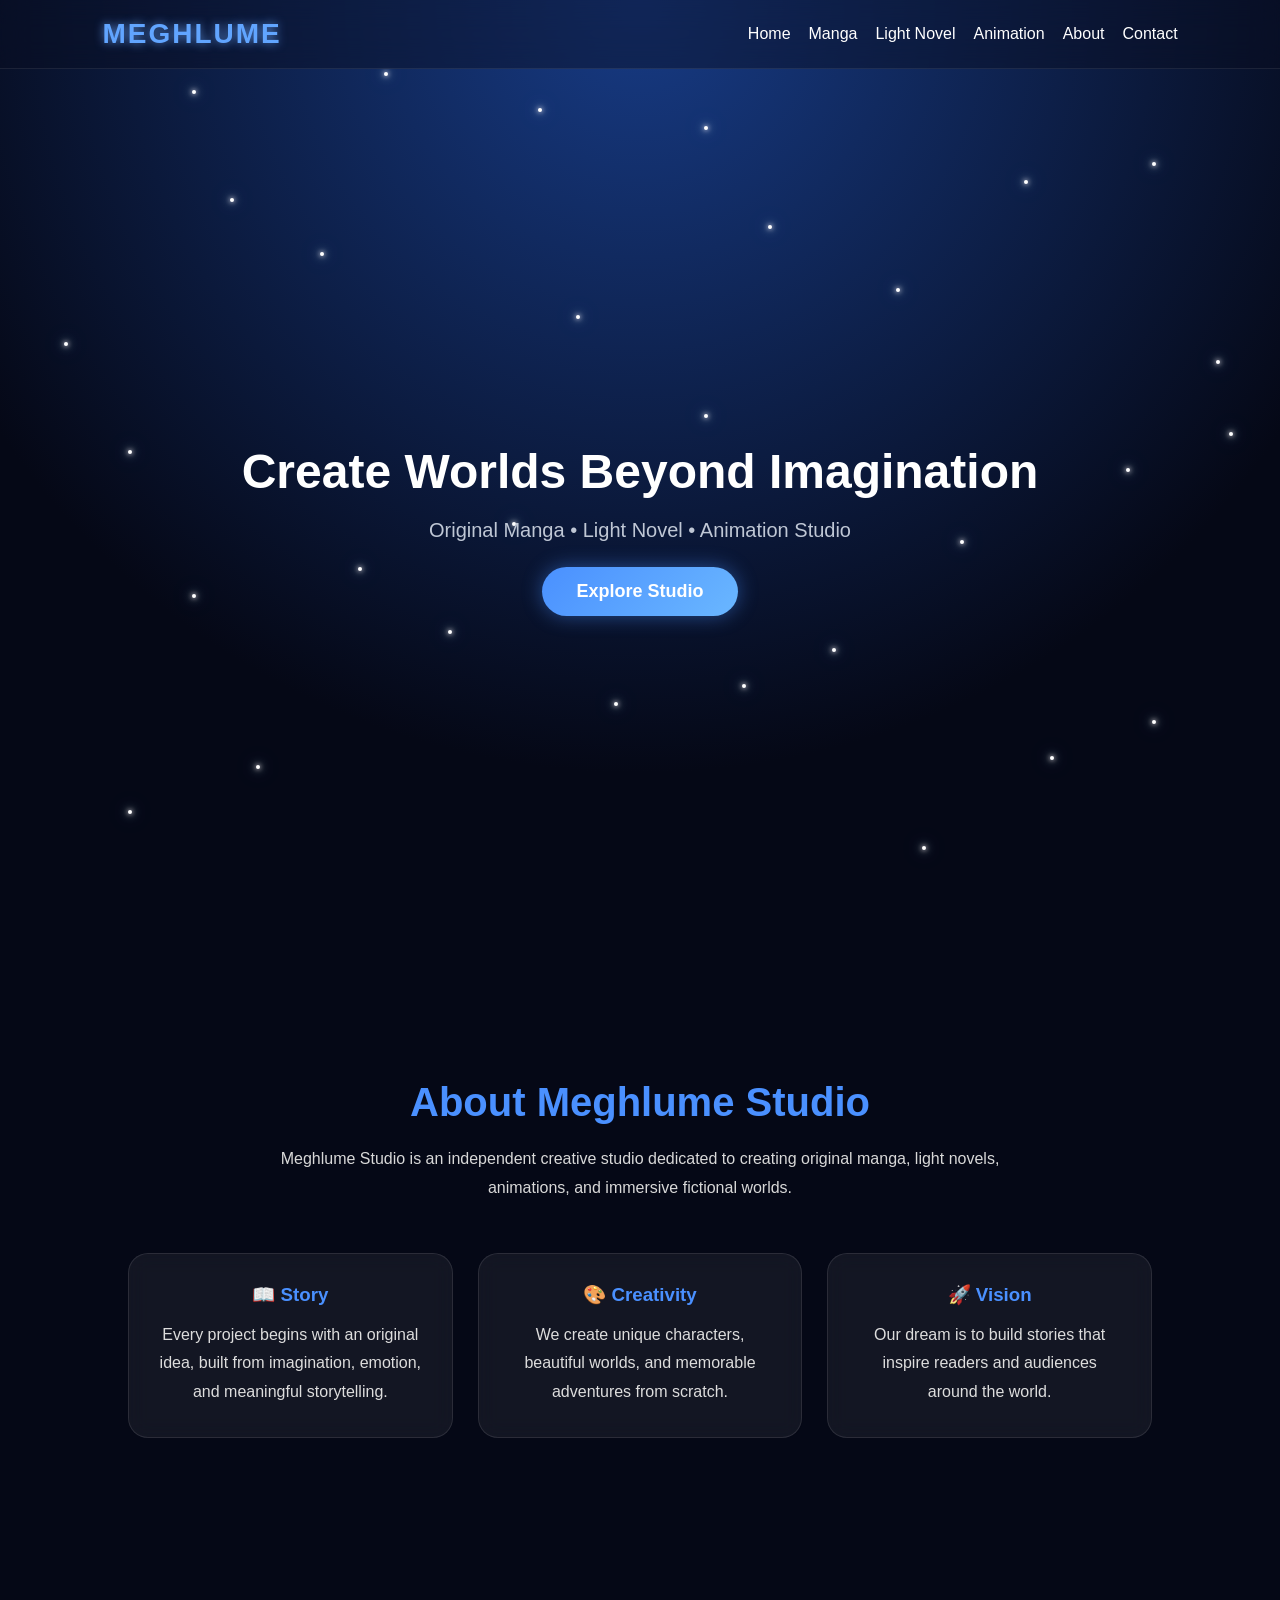
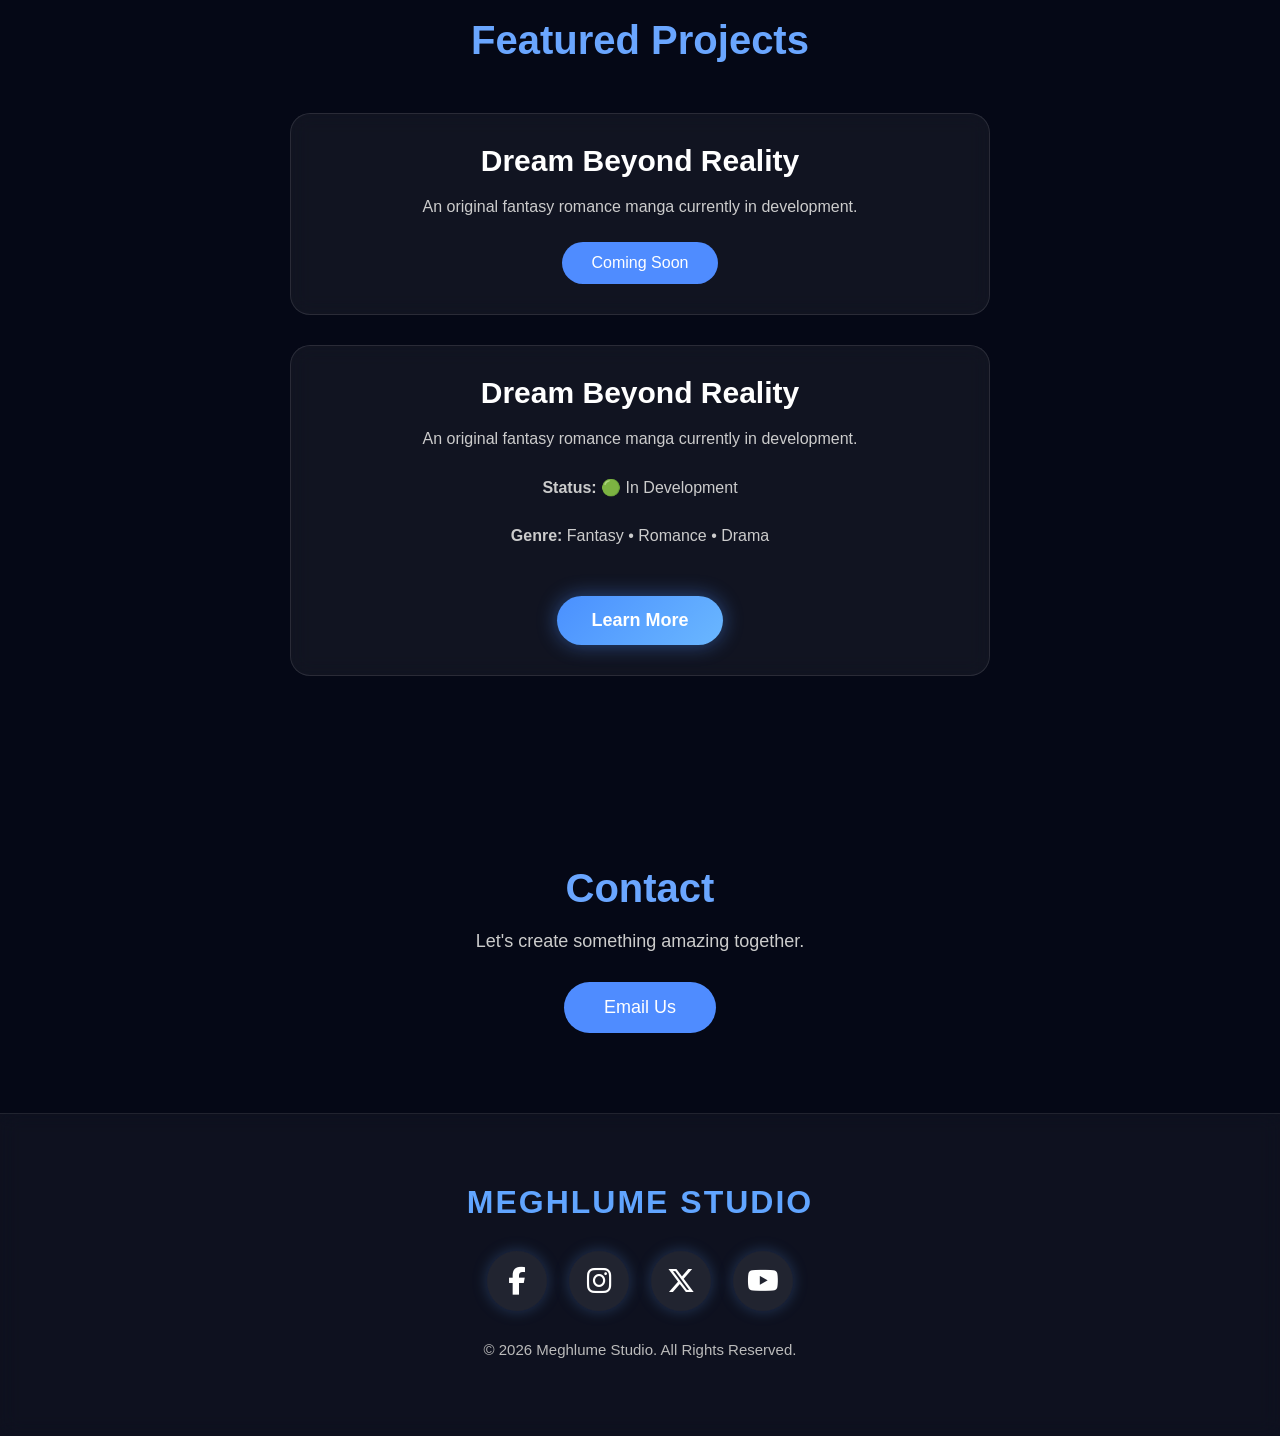
==== index.html @ 51c9be34 "Add files via upload" ====
<!DOCTYPE html>
<html lang="en">
<head>
  <meta charset="UTF-8">
  <meta name="viewport" content="width=device-width, initial-scale=1.0">
  <title>Meghlume Studio</title>

  <link rel="stylesheet" href="style.css">
  <link rel="stylesheet" href="https://cdnjs.cloudflare.com/ajax/libs/font-awesome/6.7.2/css/all.min.css">
</head>
<body>
  <div id="loader">
    <h1>MEGHLUME STUDIO</h1>
    <p>Creating Stories Beyond Imagination</p>
</div>
<div class="background"></div>
<div class="stars">
    <span></span>
    <span></span>
    <span></span>
    <span></span>
    <span></span>
    <span></span>
    <span></span>
    <span></span>
    <span></span>
    <span></span>
    <span></span>
<span></span>
<span></span>
<span></span>
<span></span>
<span></span>
<span></span>
<span></span>
<span></span>
<span></span>
<span></span>
<span></span>
<span></span>
<span></span>
<span></span>
<span></span>
<span></span>
<span></span>
<span></span>
<span></span>
</div>
<header class="navbar">

<div class="logo">MEGHLUME</div>

<div class="menu-btn" onclick="toggleMenu()">
☰
</div>

<nav id="navMenu">

<a href="#home">Home</a>
<a href="#projects">Manga</a>
<a href="#projects">Light Novel</a>
<a href="#projects">Animation</a>
<a href="#about">About</a>
<a href="#contact">Contact</a>

</nav>

<link rel="stylesheet" href="https://cdnjs.cloudflare.com/ajax/libs/font-awesome/6.7.2/css/all.min.css">
</header>

<section id="home" class="hero hidden">

<h1>
Create Worlds Beyond Imagination
</h1>

<p>

Original Manga • Light Novel • Animation Studio

</p>

<a href="#about" class="btn">Explore Studio</a>

</section>
<section id="about" class="about hidden">

    <h2>About Meghlume Studio</h2>

    <p>
        Meghlume Studio is an independent creative studio dedicated to creating
        original manga, light novels, animations, and immersive fictional worlds.
    </p>

    <div class="about-box">

        <div class="card">
            <h3>📖 Story</h3>
            <p>
                Every project begins with an original idea, built from imagination,
                emotion, and meaningful storytelling.
            </p>
        </div>

        <div class="card">
            <h3>🎨 Creativity</h3>
            <p>
                We create unique characters, beautiful worlds, and memorable
                adventures from scratch.
            </p>
        </div>

        <div class="card">
            <h3>🚀 Vision</h3>
            <p>
                Our dream is to build stories that inspire readers and audiences
                around the world.
            </p>
        </div>

    </div>

</section>

<section id="projects" class="projects hidden">

<h2>Featured Projects</h2>

<div class="project-card">
<h3>Dream Beyond Reality</h3>
<p>An original fantasy romance manga currently in development.</p>
<button>Coming Soon</button>
</div>

<div class="project-card">
<h3>Dream Beyond Reality</h3>

<p>
An original fantasy romance manga currently in development.
</p>

<p><strong>Status:</strong> 🟢 In Development</p>
<p><strong>Genre:</strong> Fantasy • Romance • Drama</p>

<a href="#" class="btn">Learn More</a>
</div>

</section>
<section id="contact" class="contact hidden">

<h2>Contact</h2>

<p>Let's create something amazing together.</p>

<a href="mailto:meghlumestudio@gmail.com">
<button>Email Us</button>
</a>

</section>
<!-- এখানেই তোমার About Section থাকবে -->

<script src="script.js"></script>
<footer class="footer">

    <h2>MEGHLUME STUDIO</h2>

    <div class="social-icons">

        <a href="https://www.facebook.com/profile.php?id=61588798083081" aria-label="Facebook">
    <i class="fa-brands fa-facebook-f"></i>
</a>

        <a href="https://www.instagram.com/meghlume?igsh=MWkzeml3MzA1cDY5dA==" target="_blank" aria-label="Instagram">
            <i class="fa-brands fa-instagram"></i>
        </a>

        <a href="https://x.com/meghlume" target="_blank" aria-label="X">
            <i class="fa-brands fa-x-twitter"></i>
        </a>

        <a href="https://youtube.com/@meghlume?si=Y2EQNsGr8dRzsbgK" target="_blank" aria-label="YouTube">
            <i class="fa-brands fa-youtube"></i>
        </a>

    </div>

    <p>© 2026 Meghlume Studio. All Rights Reserved.</p>

</footer>

</body>
</html>
---- style.css ----
html{
    scroll-behavior: smooth;
}

*{
    margin:0;
    padding:0;
    box-sizing:border-box;
}

body{
    background:#050816;
    color:white;
    font-family:Arial,sans-serif;
    padding-top:80px;
}

.navbar{
    position: fixed;
    top: 0;
    left: 0;
    width: 100%;
    padding: 18px 8%;
    display: flex;
    justify-content: space-between;
    align-items: center;

    background: rgba(10,15,35,.45);
    backdrop-filter: blur(15px);
    -webkit-backdrop-filter: blur(15px);

    border-bottom: 1px solid rgba(255,255,255,.08);
    z-index: 1000;
    transition: .4s;
}

.logo{
    font-size:28px;
    font-weight:bold;
    color:#61a5ff;
    letter-spacing:2px;
    text-shadow: 0 0 10px rgba(106,168,255,.8);
animation: logoGlow 2.5s ease-in-out infinite alternate;
}

nav{
    display:flex;
    gap:18px;
}

nav a{
    color:white;
    text-decoration:none;
    transition:.3s;
}

nav a:hover{
    color:#61a5ff;
}

.hero{
    height:100vh;
    display:flex;
    flex-direction:column;
    justify-content:center;
    align-items:center;
    text-align:center;
    padding:20px;
}

.hero h1{
    font-size:48px;
    max-width:800px;
}

.hero p{
    margin-top:20px;
    font-size:20px;
    color:#bfc7d5;
}

.hero button{
    margin-top:35px;
    padding:14px 35px;
    border:none;
    border-radius:40px;
    background:#4d8dff;
    color:white;
    font-size:17px;
}

.menu-btn{
    display:none;
    font-size:30px;
    cursor:pointer;
}

@media(max-width:768px){

nav{
display:none;
position:absolute;
top:70px;
left:0;
width:100%;
background:#0b1020;
flex-direction:column;
padding:20px;
}

nav.show{
    display:flex;
}

.menu-btn{
display:block;
}

}
.background{
position:fixed;
top:0;
left:0;
width:100%;
height:100%;
background:
radial-gradient(circle at top,#173b85,#050816 70%);
z-index:-1;
animation:bgmove 8s ease-in-out infinite alternate;
}

@keyframes bgmove{

0%{

transform:scale(1);

}

100%{

transform:scale(1.08);

}

}
.about{
padding:100px 8%;
text-align:center;
}

.about h2{
font-size:40px;
margin-bottom:20px;
color:#61a5ff;
}

.about p{
max-width:850px;
margin:auto;
line-height:1.8;
color:#d6d6d6;
}

.cards{
display:grid;
grid-template-columns:repeat(auto-fit,minmax(250px,1fr));
gap:25px;
margin-top:60px;
}

.card{
background:rgba(255,255,255,.05);
padding:30px;
border-radius:18px;
backdrop-filter:blur(10px);
transition:.3s;
}

.card:hover{
transform:translateY(-10px);
background:rgba(97,165,255,.15);
}

.card h3{
margin-bottom:15px;
color:#61a5ff;
}
.projects{
padding:80px 20px;
text-align:center;
}

.projects h2{
font-size:40px;
color:#6aa6ff;
margin-bottom:50px;
}

.project-card{
max-width:700px;
margin:30px auto;
padding:30px;
background:rgba(255,255,255,.05);
border:1px solid rgba(255,255,255,.1);
border-radius:20px;
backdrop-filter:blur(10px);
}

.project-card h3{
font-size:30px;
color:#fff;
margin-bottom:15px;
}

.project-card p{
color:#ccc;
line-height:1.8;
margin-bottom:20px;
}

.project-card button{
padding:12px 30px;
border:none;
border-radius:30px;
background:#4f8cff;
color:white;
font-size:16px;
}
.contact{
    padding:80px 20px;
    text-align:center;
}

.contact h2{
    font-size:40px;
    color:#6aa6ff;
    margin-bottom:20px;
}

.contact p{
    color:#ccc;
    font-size:18px;
    margin-bottom:30px;
}

.contact button{
    padding:15px 40px;
    font-size:18px;
    border:none;
    border-radius:40px;
    background:#4f8cff;
    color:white;
    cursor:pointer;
    transition:.3s;
}

.contact button:hover{
    transform:scale(1.05);
}
.footer{
    padding:40px 20px;
    text-align:center;
    background:#08101f;
    border-top:1px solid rgba(255,255,255,0.1);
}

.footer p{
    color:#b8c6e0;
    margin:8px 0;
    font-size:15px;
}
.hidden{
opacity:0;
transform:translateY(60px);
transition:all 0.8s ease;
}

.show{
opacity:1;
transform:translateY(0);
}
#loader{
    position:fixed;
    top:0;
    left:0;
    width:100%;
    height:100%;
    background:#050816;
    display:flex;
    flex-direction:column;
    justify-content:center;
    align-items:center;
    z-index:9999;
    transition:opacity 0.8s ease;
}

#loader h1{
    color:#61a5ff;
    font-size:38px;
    letter-spacing:3px;
    margin-bottom:15px;
}

#loader p{
    color:#cccccc;
    font-size:18px;
    text-align:center;
}

#loader.hide{
    opacity:0;
    pointer-events:none;
}
.stars{
    position:fixed;
    top:0;
    left:0;
    width:100%;
    height:100%;
    pointer-events:none;
    z-index:-1;
}

.stars span{
    position:absolute;
    width:4px;
    height:4px;
    background:white;
    border-radius:50%;
    box-shadow:
        0 0 5px white,
        0 0 10px white,
        0 0 20px #61a5ff;
    animation:twinkle 2.5s infinite alternate;
}

.stars span:nth-child(1){top:10%;left:15%;}
.stars span:nth-child(2){top:20%;left:80%;}
.stars span:nth-child(3){top:35%;left:45%;}
.stars span:nth-child(4){top:50%;left:10%;}
.stars span:nth-child(5){top:60%;left:75%;}
.stars span:nth-child(6){top:70%;left:35%;}
.stars span:nth-child(7){top:80%;left:90%;}
.stars span:nth-child(8){top:25%;left:60%;}
.stars span:nth-child(9){top:85%;left:20%;}
.stars span:nth-child(10){top:40%;left:95%;}

@keyframes twinkle{
    from{
        opacity:.2;
        transform:scale(.8);
    }
    to{
        opacity:1;
        transform:scale(1.8);
    }
}
.stars span:nth-child(11){top:8%;left:30%;animation-delay:.2s;}
.stars span:nth-child(12){top:14%;left:55%;animation-delay:.5s;}
.stars span:nth-child(13){top:18%;left:90%;animation-delay:1s;}
.stars span:nth-child(14){top:28%;left:25%;animation-delay:1.5s;}
.stars span:nth-child(15){top:32%;left:70%;animation-delay:.8s;}
.stars span:nth-child(16){top:38%;left:5%;animation-delay:2s;}
.stars span:nth-child(17){top:46%;left:55%;animation-delay:1.3s;}
.stars span:nth-child(18){top:52%;left:88%;animation-delay:.6s;}
.stars span:nth-child(19){top:58%;left:40%;animation-delay:2.3s;}
.stars span:nth-child(20){top:66%;left:15%;animation-delay:1.7s;}
.stars span:nth-child(21){top:72%;left:65%;animation-delay:.4s;}
.stars span:nth-child(22){top:78%;left:48%;animation-delay:2.1s;}
.stars span:nth-child(23){top:84%;left:82%;animation-delay:1.1s;}
.stars span:nth-child(24){top:90%;left:10%;animation-delay:1.8s;}
.stars span:nth-child(25){top:12%;left:42%;animation-delay:2.5s;}
.stars span:nth-child(26){top:22%;left:18%;animation-delay:.9s;}
.stars span:nth-child(27){top:48%;left:96%;animation-delay:1.6s;}
.stars span:nth-child(28){top:63%;left:28%;animation-delay:.7s;}
.stars span:nth-child(29){top:76%;left:58%;animation-delay:2.2s;}
.stars span:nth-child(30){top:94%;left:72%;animation-delay:1.4s;}

.hero h1{
    animation: fadeUp 1.2s ease forwards;
}

.hero p{
    animation: fadeUp 1.2s ease forwards;
    animation-delay: .3s;
    opacity: 0;
}

.hero .btn{
    animation: fadeUp 1.2s ease forwards;
    animation-delay: .6s;
    opacity: 0;
}

@keyframes fadeUp{
    from{
        opacity:0;
        transform:translateY(40px);
    }
    to{
        opacity:1;
        transform:translateY(0);
    }
}
.btn{
    transition: .4s;
    box-shadow: 0 0 15px rgba(74,144,255,.4);
}

.btn:hover{
    transform: translateY(-5px) scale(1.05);
    box-shadow: 0 0 35px rgba(74,144,255,.9);
}

.btn:active{
    transform: scale(.96);
}
.about{
    padding:100px 10%;
    text-align:center;
}

.about h2{
    font-size:40px;
    color:#4a90ff;
    margin-bottom:20px;
}

.about p{
    color:#d8d8d8;
    max-width:800px;
    margin:0 auto 50px;
    line-height:1.8;
}

.about-box{
    display:grid;
    grid-template-columns:repeat(auto-fit,minmax(250px,1fr));
    gap:25px;
}

.card{
    background:rgba(255,255,255,.06);
    border:1px solid rgba(255,255,255,.1);
    border-radius:20px;
    padding:30px;
    backdrop-filter:blur(10px);
    transition:.4s;
}

.card:hover{
    transform:translateY(-10px);
    box-shadow:0 0 30px rgba(74,144,255,.4);
}

.card h3{
    color:#4a90ff;
    margin-bottom:15px;
}

.card p{
    color:#ddd;
    margin:0;
}
.btn{
    display: inline-block;
    padding: 14px 34px;
    margin-top: 25px;
    background: linear-gradient(135deg,#4a90ff,#6ab7ff);
    color: #fff;
    text-decoration: none;
    border-radius: 40px;
    font-size: 18px;
    font-weight: 600;
    transition: all .4s ease;
    box-shadow: 0 0 20px rgba(74,144,255,.45);
}

.btn:hover{
    transform: translateY(-5px) scale(1.05);
    box-shadow: 0 0 35px rgba(74,144,255,.9);
}

.btn:active{
    transform: scale(.97);
}
@keyframes logoGlow{
    from{
        text-shadow:0 0 8px rgba(106,168,255,.5);
    }
    to{
        text-shadow:
            0 0 15px rgba(106,168,255,.9),
            0 0 30px rgba(106,168,255,.7);
    }
}
.navbar.scrolled{
    padding:12px 8%;
    background:rgba(8,12,28,.85);
    box-shadow:0 10px 30px rgba(0,0,0,.35);
}
.footer{
    padding:70px 20px;
    text-align:center;
    background:rgba(255,255,255,.04);
    border-top:1px solid rgba(255,255,255,.08);
    backdrop-filter:blur(10px);
}

.footer h2{
    color:#61a5ff;
    margin-bottom:25px;
    font-size:32px;
    letter-spacing:2px;
}

.social-icons{
    display:flex;
    justify-content:center;
    gap:22px;
    margin:30px 0;
    flex-wrap:wrap;
}

.social-icons a{
    width:60px;
    height:60px;
    border-radius:50%;
    display:flex;
    align-items:center;
    justify-content:center;
    text-decoration:none;
    background:rgba(255,255,255,.08);
    color:#fff;
    font-size:28px;
    transition:.4s;
    box-shadow:0 0 15px rgba(97,165,255,.25);
}

.social-icons a:hover{
    background:#61a5ff;
    transform:translateY(-8px) scale(1.1);
    box-shadow:0 0 30px rgba(97,165,255,.8);
}

.footer p{
    color:#bbb;
    margin-top:20px;
    font-size:15px;
}
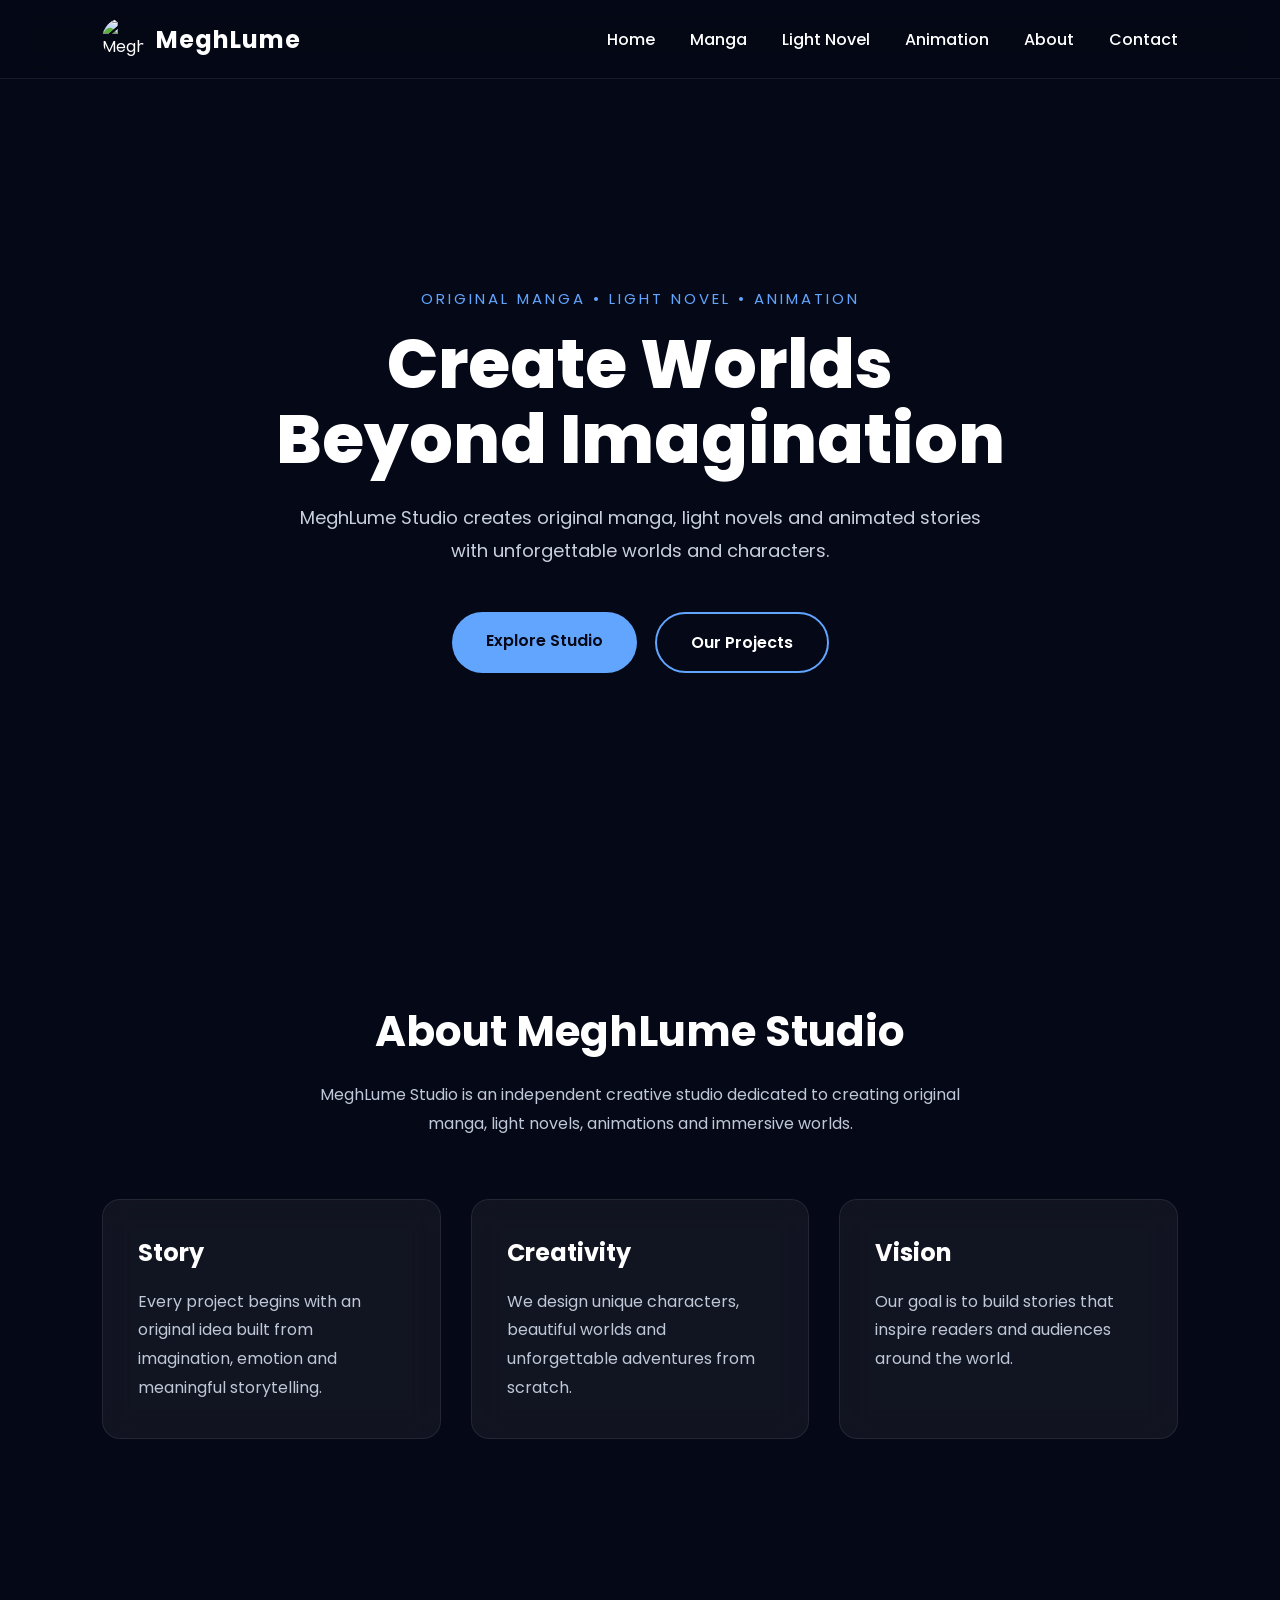
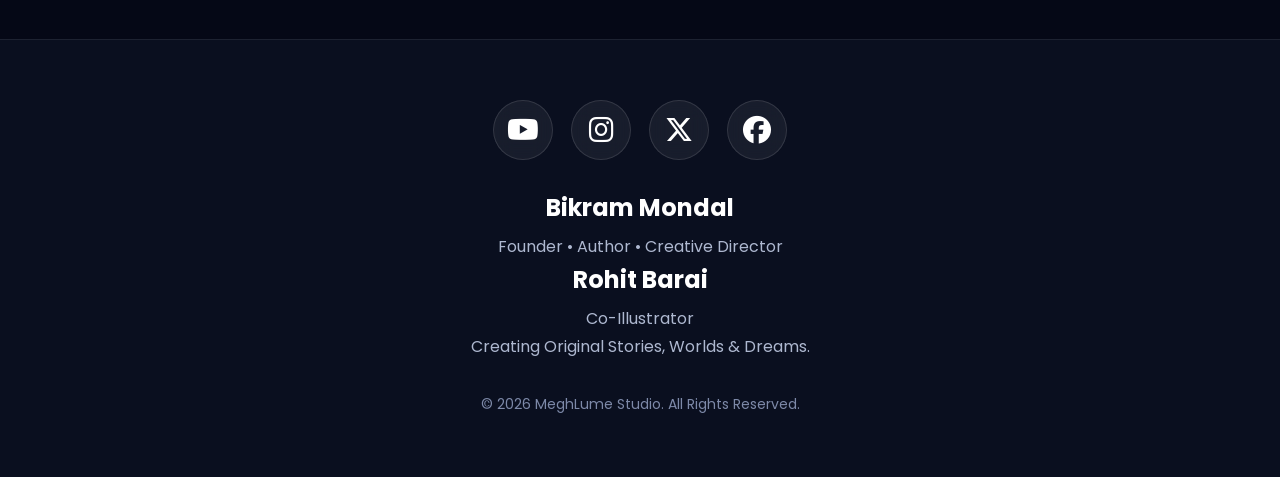
==== commit e85aa965: "Add files via upload" ====
--- a/index.html
+++ b/index.html
@@ -1,192 +1,191 @@
 <!DOCTYPE html>
 <html lang="en">
+
 <head>
-  <meta charset="UTF-8">
-  <meta name="viewport" content="width=device-width, initial-scale=1.0">
-  <title>Meghlume Studio</title>
+    <meta charset="UTF-8">
+    <meta name="viewport" content="width=device-width, initial-scale=1.0">
 
-  <link rel="stylesheet" href="style.css">
-  <link rel="stylesheet" href="https://cdnjs.cloudflare.com/ajax/libs/font-awesome/6.7.2/css/all.min.css">
+    <title>MeghLume Studio</title>
+    <link rel="preconnect" href="https://fonts.googleapis.com">
+<link rel="preconnect" href="https://fonts.gstatic.com" crossorigin>
+
+<link href="https://fonts.googleapis.com/css2?family=Poppins:wght@300;400;500;600;700;800&display=swap" rel="stylesheet">
+
+    <link rel="stylesheet" href="style.css">
+    <link rel="stylesheet" href="https://cdnjs.cloudflare.com/ajax/libs/font-awesome/6.7.2/css/all.min.css">
 </head>
+
 <body>
-  <div id="loader">
-    <h1>MEGHLUME STUDIO</h1>
-    <p>Creating Stories Beyond Imagination</p>
-</div>
-<div class="background"></div>
-<div class="stars">
-    <span></span>
-    <span></span>
-    <span></span>
-    <span></span>
-    <span></span>
-    <span></span>
-    <span></span>
-    <span></span>
-    <span></span>
-    <span></span>
-    <span></span>
-<span></span>
-<span></span>
-<span></span>
-<span></span>
-<span></span>
-<span></span>
-<span></span>
-<span></span>
-<span></span>
-<span></span>
-<span></span>
-<span></span>
-<span></span>
-<span></span>
-<span></span>
-<span></span>
-<span></span>
-<span></span>
-<span></span>
-</div>
-<header class="navbar">
+  
+  <header class="navbar">
 
-<div class="logo">MEGHLUME</div>
+    <div class="logo">
+        <img src="images/logo.png" alt="MeghLume Logo">
+        <span>MeghLume</span>
+    </div>
+
+    <nav>
+
+        <a href="index.html">Home</a>
+
+        <a href="manga.html">Manga</a>
+
+        <a href="lightnovel.html">Light Novel</a>
+
+        <a href="animation.html">Animation</a>
+
+        <a href="#about">About</a>
+
+        <a href="#">Contact</a>
+
+    </nav>
 
 <div class="menu-btn" onclick="toggleMenu()">
-☰
+    <i class="fa-solid fa-bars"></i>
+</div>
+<div id="mobileMenu" class="mobile-menu">
+  <div class="menu-close" onclick="toggleMenu()">
+    <i class="fa-solid fa-xmark"></i>
+</div>
+<div class="menu-header">
+
+    <img src="images/logo.png" class="menu-logo" alt="MeghLume Logo">
+
+    <h2>MeghLume Studio</h2>
+
+    <p>Create Worlds Beyond Imagination</p>
+
 </div>
 
-<nav id="navMenu">
+    <a href="#">Home</a>
 
-<a href="#home">Home</a>
-<a href="#projects">Manga</a>
-<a href="#projects">Light Novel</a>
-<a href="#projects">Animation</a>
-<a href="#about">About</a>
-<a href="#contact">Contact</a>
+    <a href="#">Manga</a>
 
-</nav>
+    <a href="#">Light Novel</a>
 
-<link rel="stylesheet" href="https://cdnjs.cloudflare.com/ajax/libs/font-awesome/6.7.2/css/all.min.css">
+    <a href="#">Animation</a>
+
+    <a href="#">About</a>
+
+    <a href="#">Contact</a>
+
+</div>
 </header>
+<section class="hero">
 
-<section id="home" class="hero hidden">
+    <div class="hero-content">
 
-<h1>
-Create Worlds Beyond Imagination
-</h1>
+        <p class="hero-subtitle">
+            ORIGINAL MANGA • LIGHT NOVEL • ANIMATION
+        </p>
 
-<p>
+        <h1>
+            Create Worlds<br>
+            Beyond Imagination
+        </h1>
 
-Original Manga • Light Novel • Animation Studio
+        <p class="hero-description">
+            MeghLume Studio creates original manga, light novels and animated stories with unforgettable worlds and characters.
+        </p>
 
-</p>
+        <div class="hero-buttons">
 
-<a href="#about" class="btn">Explore Studio</a>
+            <a href="#about" class="btn-primary">
+                Explore Studio
+            </a>
 
-</section>
-<section id="about" class="about hidden">
+            <a href="projects.html" class="btn-secondary">
+                Our Projects
+            </a>
 
-    <h2>About Meghlume Studio</h2>
-
-    <p>
-        Meghlume Studio is an independent creative studio dedicated to creating
-        original manga, light novels, animations, and immersive fictional worlds.
-    </p>
-
-    <div class="about-box">
-
-        <div class="card">
-            <h3>📖 Story</h3>
-            <p>
-                Every project begins with an original idea, built from imagination,
-                emotion, and meaningful storytelling.
-            </p>
-        </div>
-
-        <div class="card">
-            <h3>🎨 Creativity</h3>
-            <p>
-                We create unique characters, beautiful worlds, and memorable
-                adventures from scratch.
-            </p>
-        </div>
-
-        <div class="card">
-            <h3>🚀 Vision</h3>
-            <p>
-                Our dream is to build stories that inspire readers and audiences
-                around the world.
-            </p>
         </div>
 
     </div>
 
 </section>
+<section id="about" class="about">
 
-<section id="projects" class="projects hidden">
+    <div class="container">
 
-<h2>Featured Projects</h2>
+        <div class="section-title">
+            <h2>About MeghLume Studio</h2>
+            <p>
+                MeghLume Studio is an independent creative studio dedicated to
+                creating original manga, light novels, animations and immersive worlds.
+            </p>
+        </div>
 
-<div class="project-card">
-<h3>Dream Beyond Reality</h3>
-<p>An original fantasy romance manga currently in development.</p>
-<button>Coming Soon</button>
-</div>
+        <div class="about-grid">
 
-<div class="project-card">
-<h3>Dream Beyond Reality</h3>
+            <div class="about-card">
+                <h3>Story</h3>
+                <p>
+                    Every project begins with an original idea built from imagination,
+                    emotion and meaningful storytelling.
+                </p>
+            </div>
 
-<p>
-An original fantasy romance manga currently in development.
-</p>
+            <div class="about-card">
+                <h3>Creativity</h3>
+                <p>
+                    We design unique characters, beautiful worlds and unforgettable
+                    adventures from scratch.
+                </p>
+            </div>
 
-<p><strong>Status:</strong> 🟢 In Development</p>
-<p><strong>Genre:</strong> Fantasy • Romance • Drama</p>
+            <div class="about-card">
+                <h3>Vision</h3>
+                <p>
+                    Our goal is to build stories that inspire readers and audiences
+                    around the world.
+                </p>
+            </div>
 
-<a href="#" class="btn">Learn More</a>
-</div>
-
-</section>
-<section id="contact" class="contact hidden">
-
-<h2>Contact</h2>
-
-<p>Let's create something amazing together.</p>
-
-<a href="mailto:meghlumestudio@gmail.com">
-<button>Email Us</button>
-</a>
-
-</section>
-<!-- এখানেই তোমার About Section থাকবে -->
-
-<script src="script.js"></script>
-<footer class="footer">
-
-    <h2>MEGHLUME STUDIO</h2>
-
-    <div class="social-icons">
-
-        <a href="https://www.facebook.com/profile.php?id=61588798083081" aria-label="Facebook">
-    <i class="fa-brands fa-facebook-f"></i>
-</a>
-
-        <a href="https://www.instagram.com/meghlume?igsh=MWkzeml3MzA1cDY5dA==" target="_blank" aria-label="Instagram">
-            <i class="fa-brands fa-instagram"></i>
-        </a>
-
-        <a href="https://x.com/meghlume" target="_blank" aria-label="X">
-            <i class="fa-brands fa-x-twitter"></i>
-        </a>
-
-        <a href="https://youtube.com/@meghlume?si=Y2EQNsGr8dRzsbgK" target="_blank" aria-label="YouTube">
-            <i class="fa-brands fa-youtube"></i>
-        </a>
+        </div>
 
     </div>
 
-    <p>© 2026 Meghlume Studio. All Rights Reserved.</p>
+</section>
+<script src="script.js"></script>
+
+<footer class="footer">
+
+<div class="container">
+
+<div class="social-icons">
+
+<a href="https://youtube.com/@meghlume?si=Xv1YV5uuDaLuXI6W" target="_blank">
+<i class="fa-brands fa-youtube"></i>
+</a>
+
+<a href="https://www.instagram.com/meghlume?igsh=cmJ4Yzg2NzFmNTJl" target="_blank">
+<i class="fa-brands fa-instagram"></i>
+</a>
+
+<a href="https://x.com/meghlume" target="_blank">
+<i class="fa-brands fa-x-twitter"></i>
+</a>
+
+<a href="https://www.facebook.com/profile.php?id=61588798083081" target="_blank">
+<i class="fa-brands fa-facebook"></i>
+</a>
+
+</div>
+
+<h3>Bikram Mondal</h3>
+<p>Founder • Author • Creative Director</p>
+
+<h3>Rohit Barai</h3>
+<p>Co-Illustrator</p>
+
+<p>Creating Original Stories, Worlds & Dreams.</p>
+
+<p>© 2026 MeghLume Studio. All Rights Reserved.</p>
+
+</div>
 
 </footer>
 
 </body>
-</html>
+
+</html>
--- a/style.css
+++ b/style.css
@@ -1,551 +1,560 @@
-html{
-    scroll-behavior: smooth;
-}
-
 *{
     margin:0;
     padding:0;
     box-sizing:border-box;
 }
 
+html{
+    scroll-behavior:smooth;
+}
+
 body{
+    font-family:'Poppins',sans-serif;
     background:#050816;
-    color:white;
-    font-family:Arial,sans-serif;
-    padding-top:80px;
-}
+    color:#ffffff;
+    overflow-x:hidden;
+}
+
+a{
+    text-decoration:none;
+    color:inherit;
+}
+
+img{
+    max-width:100%;
+    display:block;
+}
+
+button{
+    font-family:'Poppins',sans-serif;
+    cursor:pointer;
+    border:none;
+}
+/* ===== NAVBAR ===== */
 
 .navbar{
-    position: fixed;
-    top: 0;
-    left: 0;
-    width: 100%;
-    padding: 18px 8%;
-    display: flex;
-    justify-content: space-between;
-    align-items: center;
-
-    background: rgba(10,15,35,.45);
-    backdrop-filter: blur(15px);
-    -webkit-backdrop-filter: blur(15px);
-
-    border-bottom: 1px solid rgba(255,255,255,.08);
-    z-index: 1000;
-    transition: .4s;
-}
-
-.logo{
-    font-size:28px;
-    font-weight:bold;
-    color:#61a5ff;
-    letter-spacing:2px;
-    text-shadow: 0 0 10px rgba(106,168,255,.8);
-animation: logoGlow 2.5s ease-in-out infinite alternate;
-}
-
-nav{
-    display:flex;
-    gap:18px;
-}
-
-nav a{
-    color:white;
-    text-decoration:none;
-    transition:.3s;
-}
-
-nav a:hover{
-    color:#61a5ff;
-}
-
-.hero{
-    height:100vh;
-    display:flex;
-    flex-direction:column;
-    justify-content:center;
-    align-items:center;
-    text-align:center;
-    padding:20px;
-}
-
-.hero h1{
-    font-size:48px;
-    max-width:800px;
-}
-
-.hero p{
-    margin-top:20px;
-    font-size:20px;
-    color:#bfc7d5;
-}
-
-.hero button{
-    margin-top:35px;
-    padding:14px 35px;
-    border:none;
-    border-radius:40px;
-    background:#4d8dff;
-    color:white;
-    font-size:17px;
-}
-
-.menu-btn{
-    display:none;
-    font-size:30px;
-    cursor:pointer;
-}
-
-@media(max-width:768px){
-
-nav{
-display:none;
-position:absolute;
-top:70px;
-left:0;
-width:100%;
-background:#0b1020;
-flex-direction:column;
-padding:20px;
-}
-
-nav.show{
-    display:flex;
-}
-
-.menu-btn{
-display:block;
-}
-
-}
-.background{
-position:fixed;
-top:0;
-left:0;
-width:100%;
-height:100%;
-background:
-radial-gradient(circle at top,#173b85,#050816 70%);
-z-index:-1;
-animation:bgmove 8s ease-in-out infinite alternate;
-}
-
-@keyframes bgmove{
-
-0%{
-
-transform:scale(1);
-
-}
-
-100%{
-
-transform:scale(1.08);
-
-}
-
-}
-.about{
-padding:100px 8%;
-text-align:center;
-}
-
-.about h2{
-font-size:40px;
-margin-bottom:20px;
-color:#61a5ff;
-}
-
-.about p{
-max-width:850px;
-margin:auto;
-line-height:1.8;
-color:#d6d6d6;
-}
-
-.cards{
-display:grid;
-grid-template-columns:repeat(auto-fit,minmax(250px,1fr));
-gap:25px;
-margin-top:60px;
-}
-
-.card{
-background:rgba(255,255,255,.05);
-padding:30px;
-border-radius:18px;
-backdrop-filter:blur(10px);
-transition:.3s;
-}
-
-.card:hover{
-transform:translateY(-10px);
-background:rgba(97,165,255,.15);
-}
-
-.card h3{
-margin-bottom:15px;
-color:#61a5ff;
-}
-.projects{
-padding:80px 20px;
-text-align:center;
-}
-
-.projects h2{
-font-size:40px;
-color:#6aa6ff;
-margin-bottom:50px;
-}
-
-.project-card{
-max-width:700px;
-margin:30px auto;
-padding:30px;
-background:rgba(255,255,255,.05);
-border:1px solid rgba(255,255,255,.1);
-border-radius:20px;
-backdrop-filter:blur(10px);
-}
-
-.project-card h3{
-font-size:30px;
-color:#fff;
-margin-bottom:15px;
-}
-
-.project-card p{
-color:#ccc;
-line-height:1.8;
-margin-bottom:20px;
-}
-
-.project-card button{
-padding:12px 30px;
-border:none;
-border-radius:30px;
-background:#4f8cff;
-color:white;
-font-size:16px;
-}
-.contact{
-    padding:80px 20px;
-    text-align:center;
-}
-
-.contact h2{
-    font-size:40px;
-    color:#6aa6ff;
-    margin-bottom:20px;
-}
-
-.contact p{
-    color:#ccc;
-    font-size:18px;
-    margin-bottom:30px;
-}
-
-.contact button{
-    padding:15px 40px;
-    font-size:18px;
-    border:none;
-    border-radius:40px;
-    background:#4f8cff;
-    color:white;
-    cursor:pointer;
-    transition:.3s;
-}
-
-.contact button:hover{
-    transform:scale(1.05);
-}
-.footer{
-    padding:40px 20px;
-    text-align:center;
-    background:#08101f;
-    border-top:1px solid rgba(255,255,255,0.1);
-}
-
-.footer p{
-    color:#b8c6e0;
-    margin:8px 0;
-    font-size:15px;
-}
-.hidden{
-opacity:0;
-transform:translateY(60px);
-transition:all 0.8s ease;
-}
-
-.show{
-opacity:1;
-transform:translateY(0);
-}
-#loader{
     position:fixed;
     top:0;
     left:0;
     width:100%;
-    height:100%;
-    background:#050816;
+
     display:flex;
-    flex-direction:column;
-    justify-content:center;
+    justify-content:space-between;
     align-items:center;
-    z-index:9999;
-    transition:opacity 0.8s ease;
-}
-
-#loader h1{
+
+    padding:18px 8%;
+
+    background:rgba(5,8,22,.75);
+    backdrop-filter:blur(18px);
+    -webkit-backdrop-filter:blur(18px);
+
+    border-bottom:1px solid rgba(255,255,255,.08);
+
+    z-index:1000;
+}
+
+.logo{
+    display:flex;
+    align-items:center;
+    gap:12px;
+}
+
+.logo img{
+    width:42px;
+    height:42px;
+    border-radius:50%;
+    object-fit:cover;
+}
+
+.logo span{
+    font-size:24px;
+    font-weight:700;
+    letter-spacing:1px;
+}
+
+nav{
+    display:flex;
+    gap:35px;
+}
+
+nav a{
+    font-size:16px;
+    font-weight:500;
+    transition:.3s;
+}
+
+nav a:hover{
     color:#61a5ff;
-    font-size:38px;
-    letter-spacing:3px;
-    margin-bottom:15px;
-}
-
-#loader p{
-    color:#cccccc;
-    font-size:18px;
-    text-align:center;
-}
-
-#loader.hide{
-    opacity:0;
-    pointer-events:none;
-}
-.stars{
-    position:fixed;
-    top:0;
-    left:0;
-    width:100%;
-    height:100%;
-    pointer-events:none;
-    z-index:-1;
-}
-
-.stars span{
-    position:absolute;
-    width:4px;
-    height:4px;
-    background:white;
-    border-radius:50%;
-    box-shadow:
-        0 0 5px white,
-        0 0 10px white,
-        0 0 20px #61a5ff;
-    animation:twinkle 2.5s infinite alternate;
-}
-
-.stars span:nth-child(1){top:10%;left:15%;}
-.stars span:nth-child(2){top:20%;left:80%;}
-.stars span:nth-child(3){top:35%;left:45%;}
-.stars span:nth-child(4){top:50%;left:10%;}
-.stars span:nth-child(5){top:60%;left:75%;}
-.stars span:nth-child(6){top:70%;left:35%;}
-.stars span:nth-child(7){top:80%;left:90%;}
-.stars span:nth-child(8){top:25%;left:60%;}
-.stars span:nth-child(9){top:85%;left:20%;}
-.stars span:nth-child(10){top:40%;left:95%;}
-
-@keyframes twinkle{
-    from{
-        opacity:.2;
-        transform:scale(.8);
-    }
-    to{
-        opacity:1;
-        transform:scale(1.8);
-    }
-}
-.stars span:nth-child(11){top:8%;left:30%;animation-delay:.2s;}
-.stars span:nth-child(12){top:14%;left:55%;animation-delay:.5s;}
-.stars span:nth-child(13){top:18%;left:90%;animation-delay:1s;}
-.stars span:nth-child(14){top:28%;left:25%;animation-delay:1.5s;}
-.stars span:nth-child(15){top:32%;left:70%;animation-delay:.8s;}
-.stars span:nth-child(16){top:38%;left:5%;animation-delay:2s;}
-.stars span:nth-child(17){top:46%;left:55%;animation-delay:1.3s;}
-.stars span:nth-child(18){top:52%;left:88%;animation-delay:.6s;}
-.stars span:nth-child(19){top:58%;left:40%;animation-delay:2.3s;}
-.stars span:nth-child(20){top:66%;left:15%;animation-delay:1.7s;}
-.stars span:nth-child(21){top:72%;left:65%;animation-delay:.4s;}
-.stars span:nth-child(22){top:78%;left:48%;animation-delay:2.1s;}
-.stars span:nth-child(23){top:84%;left:82%;animation-delay:1.1s;}
-.stars span:nth-child(24){top:90%;left:10%;animation-delay:1.8s;}
-.stars span:nth-child(25){top:12%;left:42%;animation-delay:2.5s;}
-.stars span:nth-child(26){top:22%;left:18%;animation-delay:.9s;}
-.stars span:nth-child(27){top:48%;left:96%;animation-delay:1.6s;}
-.stars span:nth-child(28){top:63%;left:28%;animation-delay:.7s;}
-.stars span:nth-child(29){top:76%;left:58%;animation-delay:2.2s;}
-.stars span:nth-child(30){top:94%;left:72%;animation-delay:1.4s;}
-
-.hero h1{
-    animation: fadeUp 1.2s ease forwards;
-}
-
-.hero p{
-    animation: fadeUp 1.2s ease forwards;
-    animation-delay: .3s;
-    opacity: 0;
-}
-
-.hero .btn{
-    animation: fadeUp 1.2s ease forwards;
-    animation-delay: .6s;
-    opacity: 0;
-}
-
-@keyframes fadeUp{
-    from{
-        opacity:0;
-        transform:translateY(40px);
-    }
-    to{
-        opacity:1;
-        transform:translateY(0);
-    }
-}
-.btn{
-    transition: .4s;
-    box-shadow: 0 0 15px rgba(74,144,255,.4);
-}
-
-.btn:hover{
-    transform: translateY(-5px) scale(1.05);
-    box-shadow: 0 0 35px rgba(74,144,255,.9);
-}
-
-.btn:active{
-    transform: scale(.96);
-}
-.about{
-    padding:100px 10%;
-    text-align:center;
-}
-
-.about h2{
-    font-size:40px;
-    color:#4a90ff;
-    margin-bottom:20px;
-}
-
-.about p{
-    color:#d8d8d8;
-    max-width:800px;
-    margin:0 auto 50px;
-    line-height:1.8;
-}
-
-.about-box{
-    display:grid;
-    grid-template-columns:repeat(auto-fit,minmax(250px,1fr));
-    gap:25px;
-}
-
-.card{
-    background:rgba(255,255,255,.06);
-    border:1px solid rgba(255,255,255,.1);
-    border-radius:20px;
-    padding:30px;
-    backdrop-filter:blur(10px);
-    transition:.4s;
-}
-
-.card:hover{
-    transform:translateY(-10px);
-    box-shadow:0 0 30px rgba(74,144,255,.4);
-}
-
-.card h3{
-    color:#4a90ff;
-    margin-bottom:15px;
-}
-
-.card p{
-    color:#ddd;
-    margin:0;
-}
-.btn{
-    display: inline-block;
-    padding: 14px 34px;
-    margin-top: 25px;
-    background: linear-gradient(135deg,#4a90ff,#6ab7ff);
-    color: #fff;
-    text-decoration: none;
-    border-radius: 40px;
-    font-size: 18px;
-    font-weight: 600;
-    transition: all .4s ease;
-    box-shadow: 0 0 20px rgba(74,144,255,.45);
-}
-
-.btn:hover{
-    transform: translateY(-5px) scale(1.05);
-    box-shadow: 0 0 35px rgba(74,144,255,.9);
-}
-
-.btn:active{
-    transform: scale(.97);
-}
-@keyframes logoGlow{
-    from{
-        text-shadow:0 0 8px rgba(106,168,255,.5);
-    }
-    to{
-        text-shadow:
-            0 0 15px rgba(106,168,255,.9),
-            0 0 30px rgba(106,168,255,.7);
-    }
-}
-.navbar.scrolled{
-    padding:12px 8%;
-    background:rgba(8,12,28,.85);
-    box-shadow:0 10px 30px rgba(0,0,0,.35);
-}
-.footer{
-    padding:70px 20px;
-    text-align:center;
-    background:rgba(255,255,255,.04);
-    border-top:1px solid rgba(255,255,255,.08);
-    backdrop-filter:blur(10px);
-}
-
-.footer h2{
-    color:#61a5ff;
-    margin-bottom:25px;
-    font-size:32px;
-    letter-spacing:2px;
-}
-
-.social-icons{
-    display:flex;
-    justify-content:center;
-    gap:22px;
-    margin:30px 0;
-    flex-wrap:wrap;
-}
-
-.social-icons a{
-    width:60px;
-    height:60px;
-    border-radius:50%;
+}
+
+.menu-btn{
+    display:none;
+    font-size:26px;
+    cursor:pointer;
+}
+/* ===== HERO SECTION ===== */
+
+.hero{
+    min-height:100vh;
     display:flex;
     align-items:center;
     justify-content:center;
+
+    padding:140px 8% 80px;
+
+    text-align:center;
+}
+
+.hero-content{
+    max-width:900px;
+}
+
+.hero-subtitle{
+    color:#61a5ff;
+    font-size:15px;
+    letter-spacing:3px;
+    margin-bottom:18px;
+}
+
+.hero h1{
+    font-size:68px;
+    line-height:1.1;
+    margin-bottom:25px;
+    font-weight:800;
+}
+
+.hero-description{
+    font-size:18px;
+    color:#c8d0e0;
+    line-height:1.8;
+    max-width:700px;
+    margin:auto;
+}
+
+.hero-buttons{
+    margin-top:45px;
+
+    display:flex;
+    justify-content:center;
+    gap:18px;
+}
+
+.btn-primary,
+.btn-secondary{
+
+    padding:16px 34px;
+
+    border-radius:50px;
+
+    font-weight:600;
+
+    transition:.35s;
+}
+
+.btn-primary{
+
+    background:#61a5ff;
+    color:#050816;
+}
+
+.btn-primary:hover{
+
+    transform:translateY(-4px);
+}
+
+.btn-secondary{
+
+    border:2px solid #61a5ff;
+}
+
+.btn-secondary:hover{
+
+    background:#61a5ff;
+    color:#050816;
+}
+/* =========================
+   MOBILE RESPONSIVE
+========================= */
+
+@media (max-width:768px){
+
+.navbar{
+    padding:15px 20px;
+}
+
+.logo span{
+    font-size:28px;
+}
+
+nav{
+    display:none;
+}
+
+.menu-btn{
+    display:block;
+    font-size:30px;
+    color:#fff;
+}
+
+.hero{
+    padding:120px 25px 70px;
+}
+
+.hero h1{
+    font-size:48px;
+    line-height:1.15;
+}
+
+.hero-description{
+    font-size:17px;
+}
+
+.hero-buttons{
+    flex-direction:column;
+    align-items:center;
+}
+
+.btn-primary,
+.btn-secondary{
+    width:100%;
+    max-width:320px;
+}
+
+}
+/* Mobile Menu */
+
+.mobile-menu{
+    position:fixed;
+    top:0;
+    right:-260px;
+    width:260px;
+    height:100vh;
+    background:#0b1020;
+    display:flex;
+    flex-direction:column;
+    padding-top:100px;
+    transition:.4s;
+    z-index:9999;
+    box-shadow:-5px 0 20px rgba(0,0,0,.5);
+}
+
+.mobile-menu a{
+    color:#fff;
     text-decoration:none;
-    background:rgba(255,255,255,.08);
-    color:#fff;
-    font-size:28px;
-    transition:.4s;
-    box-shadow:0 0 15px rgba(97,165,255,.25);
+    padding:18px 30px;
+    font-size:20px;
+    border-bottom:1px solid rgba(255,255,255,.08);
+}
+
+.mobile-menu a:hover{
+    background:#3b82f6;
+}
+
+@media(min-width:769px){
+    .mobile-menu{
+        display:none;
+    }
+}
+.menu-close{
+    position:absolute;
+    top:25px;
+    right:25px;
+    font-size:30px;
+    color:#ffffff;
+    cursor:pointer;
+    transition:.3s;
+}
+
+.menu-close:hover{
+    color:#61a5ff;
+    transform:rotate(90deg);
+}
+.menu-header{
+    text-align:center;
+    margin-bottom:35px;
+}
+
+.menu-logo{
+    width:75px;
+    height:75px;
+    margin:auto;
+    border-radius:50%;
+    object-fit:cover;
+
+    box-shadow:
+        0 0 10px rgba(97,165,255,.5),
+        0 0 25px rgba(97,165,255,.4);
+}
+
+.menu-header h2{
+    margin-top:15px;
+    font-size:24px;
+    font-weight:700;
+}
+
+.menu-header p{
+    margin-top:8px;
+    font-size:14px;
+    color:#8ebdff;
+    line-height:1.6;
+}
+/* =========================
+   ABOUT SECTION
+========================= */
+
+.about{
+    padding:100px 8%;
+}
+
+.container{
+    max-width:1200px;
+    margin:auto;
+}
+
+.section-title{
+    text-align:center;
+    margin-bottom:60px;
+}
+
+.section-title h2{
+    font-size:42px;
+    font-weight:700;
+    margin-bottom:18px;
+}
+
+.section-title p{
+    max-width:700px;
+    margin:auto;
+    color:#bfc8d8;
+    line-height:1.8;
+}
+
+.about-grid{
+    display:grid;
+    grid-template-columns:repeat(auto-fit,minmax(260px,1fr));
+    gap:30px;
+}
+
+.about-card{
+    background:rgba(255,255,255,.05);
+    border:1px solid rgba(255,255,255,.08);
+    border-radius:18px;
+    padding:35px;
+    transition:.35s;
+    backdrop-filter:blur(15px);
+}
+
+.about-card:hover{
+    transform:translateY(-10px);
+    border-color:#61a5ff;
+    box-shadow:0 0 25px rgba(97,165,255,.18);
+}
+
+.about-card h3{
+    font-size:24px;
+    margin-bottom:18px;
+}
+
+.about-card p{
+    color:#bfc8d8;
+    line-height:1.8;
+}
+/* =========================
+   PROJECTS PAGE
+========================= */
+
+.projects-page{
+    padding-top:120px;
+}
+
+.projects-hero{
+    text-align:center;
+    padding:80px 8% 60px;
+}
+
+.projects-hero h1{
+    font-size:58px;
+    font-weight:800;
+    margin-bottom:20px;
+}
+
+.projects-hero p{
+    max-width:650px;
+    margin:auto;
+    color:#bfc8d8;
+    line-height:1.8;
+}
+
+.project-grid{
+    max-width:1200px;
+    margin:0 auto 100px;
+
+    display:grid;
+    grid-template-columns:repeat(auto-fit,minmax(300px,1fr));
+    gap:30px;
+
+    padding:0 8%;
+}
+
+.project-card{
+
+    background:rgba(255,255,255,.05);
+
+    border:1px solid rgba(255,255,255,.08);
+
+    border-radius:20px;
+
+    padding:35px;
+
+    transition:.35s;
+}
+
+.project-card:hover{
+
+    transform:translateY(-10px);
+
+    border-color:#61a5ff;
+
+    box-shadow:0 0 30px rgba(97,165,255,.20);
+}
+
+.project-card h2{
+
+    font-size:30px;
+
+    margin-bottom:18px;
+}
+
+.project-card p{
+
+    color:#bfc8d8;
+
+    line-height:1.8;
+
+    margin-bottom:28px;
+}
+
+.project-btn{
+
+    display:inline-block;
+
+    padding:14px 26px;
+
+    border-radius:50px;
+
+    background:#61a5ff;
+
+    color:#050816;
+
+    font-weight:600;
+
+    transition:.3s;
+}
+
+.project-btn:hover{
+
+    transform:translateY(-3px);
+}
+/* ===== MANGA STATUS ===== */
+
+.status-badge{
+
+display:inline-block;
+
+padding:8px 18px;
+
+margin-bottom:18px;
+
+border-radius:50px;
+
+background:#2563eb;
+
+color:#fff;
+
+font-size:14px;
+
+font-weight:600;
+
+letter-spacing:.5px;
+
+}
+
+.project-card p{
+
+margin-bottom:12px;
+
+}
+
+.project-card h2{
+
+margin-bottom:15px;
+
+}
+/* ===== FOOTER ===== */
+
+.footer{
+    margin-top:100px;
+    padding:60px 20px;
+    text-align:center;
+    background:#0a0f1f;
+    border-top:1px solid rgba(255,255,255,.08);
+}
+
+.footer h3{
+    color:#ffffff;
+    font-size:24px;
+    margin-bottom:8px;
+}
+
+.footer p{
+    color:#aeb8d0;
+    font-size:16px;
+    line-height:1.8;
+}
+
+.footer p:last-child{
+    margin-top:30px;
+    font-size:14px;
+    color:#7d89a8;
+}
+.social-icons{
+display:flex;
+justify-content:center;
+gap:18px;
+margin-bottom:30px;
+}
+
+.social-icons a{
+width:60px;
+height:60px;
+
+display:flex;
+align-items:center;
+justify-content:center;
+
+border-radius:50%;
+
+background:rgba(255,255,255,0.06);
+
+border:1px solid rgba(255,255,255,0.12);
+
+backdrop-filter:blur(10px);
+
+color:#ffffff;
+
+font-size:28px;
+
+transition:0.35s ease;
 }
 
 .social-icons a:hover{
-    background:#61a5ff;
-    transform:translateY(-8px) scale(1.1);
-    box-shadow:0 0 30px rgba(97,165,255,.8);
-}
-
-.footer p{
-    color:#bbb;
-    margin-top:20px;
-    font-size:15px;
+background:#5EA2FF;
+color:#ffffff;
+
+transform:translateY(-6px) scale(1.08);
+
+box-shadow:
+0 0 15px rgba(94,162,255,0.5),
+0 0 35px rgba(94,162,255,0.35),
+0 0 60px rgba(94,162,255,0.2);
 }
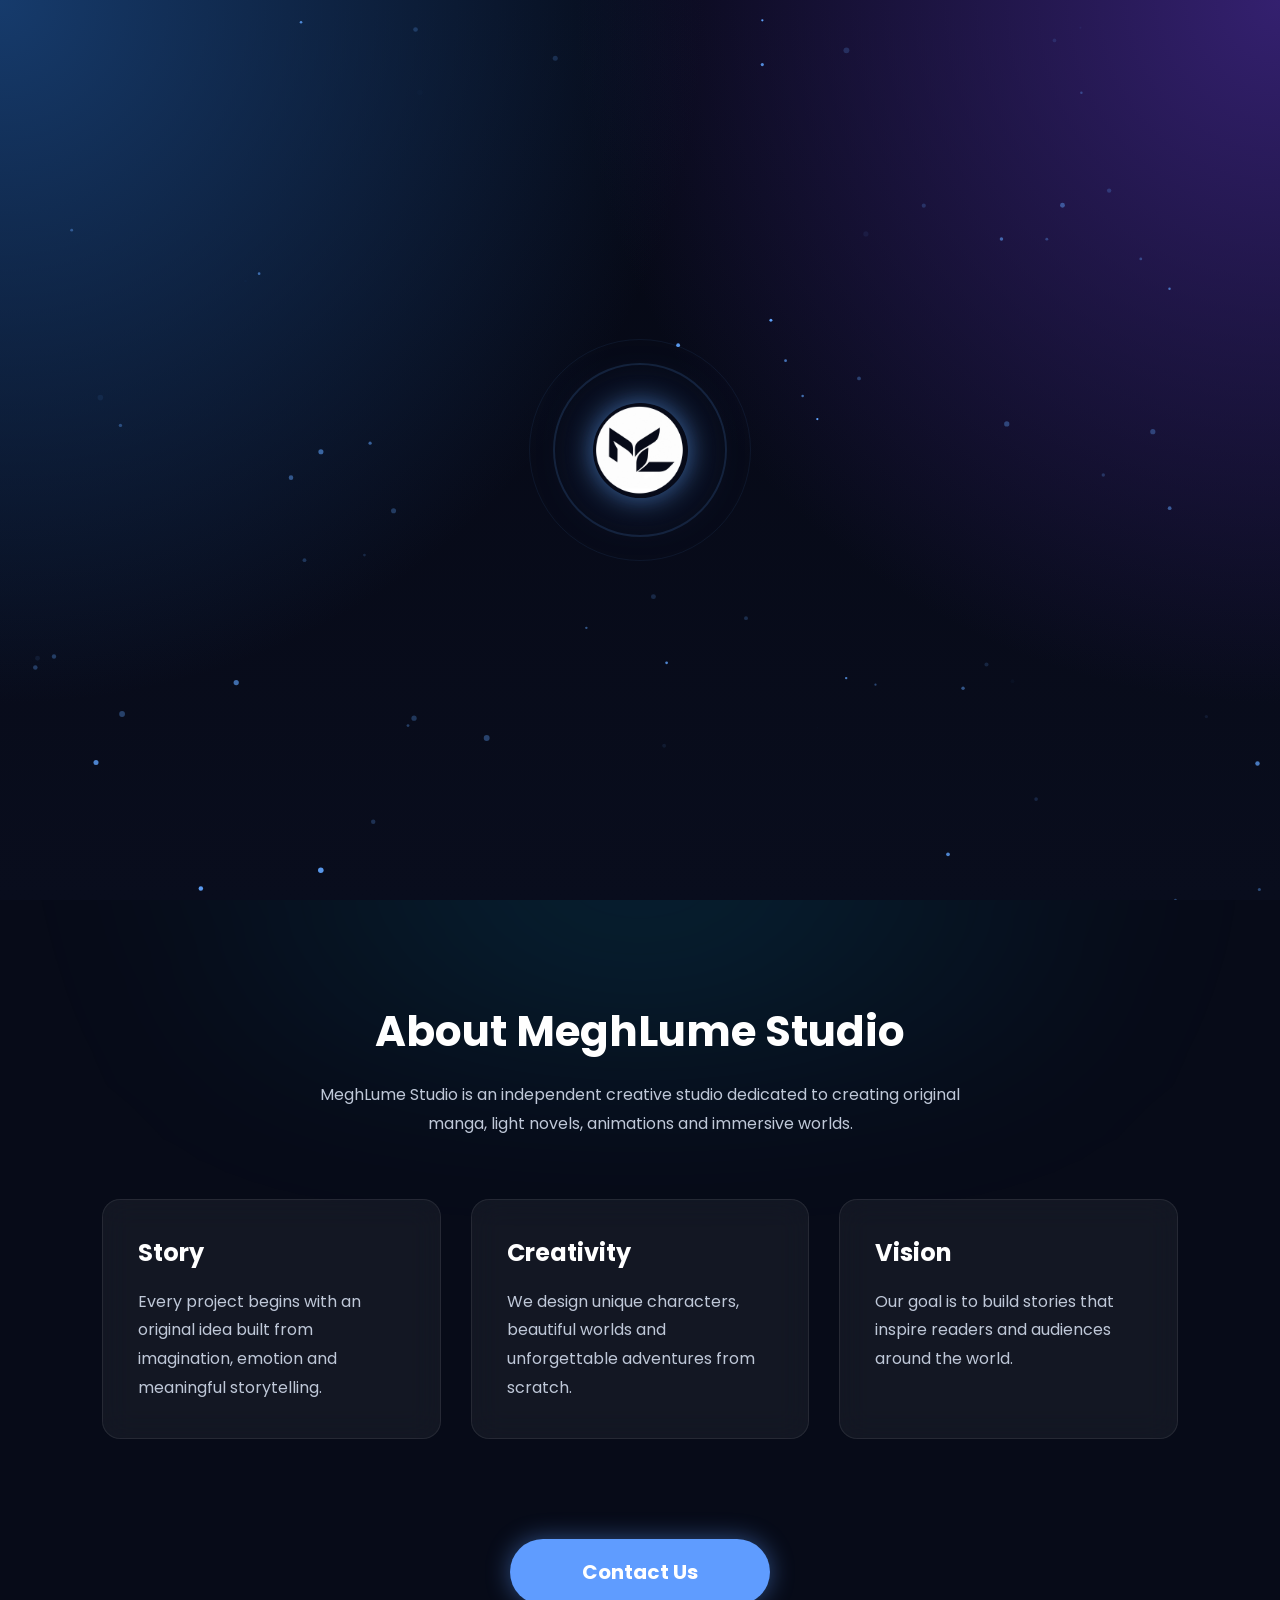
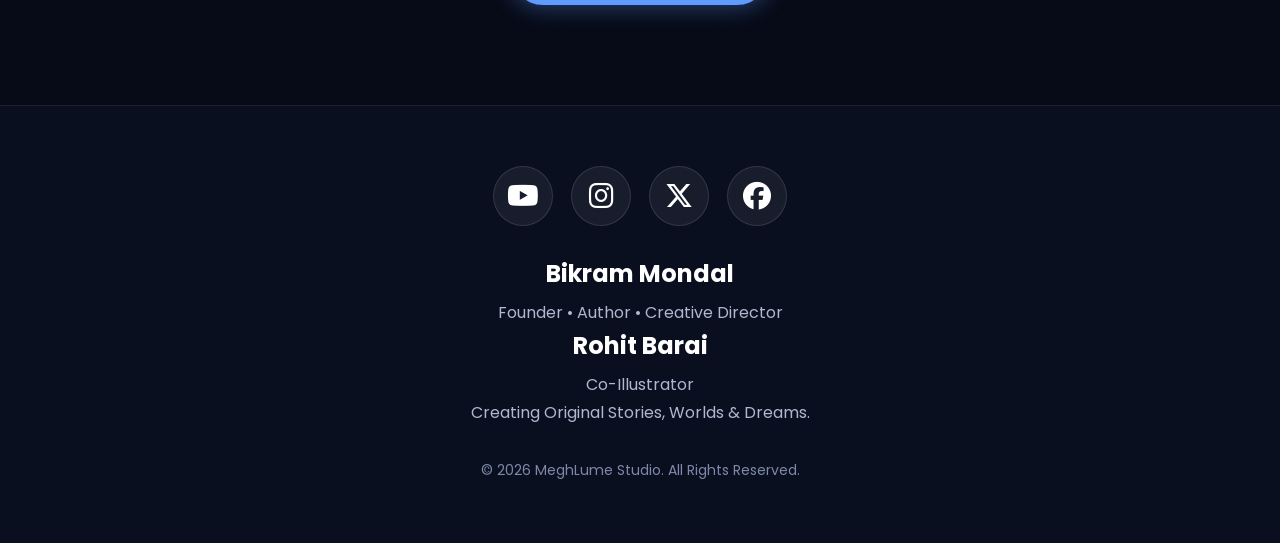
==== commit 2ed4d303: "Add files via upload" ====
--- a/index.html
+++ b/index.html
@@ -16,11 +16,20 @@
 </head>
 
 <body>
+  <div id="loader">
+
+    <canvas id="loaderCanvas"></canvas>
+
+    <div class="loader-center">
+        <img src="logo.png" alt="MeghLume Logo">
+    </div>
+
+</div>
   
   <header class="navbar">
 
     <div class="logo">
-        <img src="images/logo.png" alt="MeghLume Logo">
+        <img src="logo.png" alt="MeghLume Logo">
         <span>MeghLume</span>
     </div>
 
@@ -49,7 +58,7 @@
 </div>
 <div class="menu-header">
 
-    <img src="images/logo.png" class="menu-logo" alt="MeghLume Logo">
+    <img src="logo.png" class="menu-logo" alt="MeghLume Logo">
 
     <h2>MeghLume Studio</h2>
 
@@ -57,17 +66,17 @@
 
 </div>
 
-    <a href="#">Home</a>
-
-    <a href="#">Manga</a>
-
-    <a href="#">Light Novel</a>
-
-    <a href="#">Animation</a>
-
-    <a href="#">About</a>
-
-    <a href="#">Contact</a>
+    <a href="index.html">Home</a>
+
+    <a href="manga.html">Manga</a>
+
+    <a href="lightnovel.html">Light Novel</a>
+
+    <a href="animation.html">Animation</a>
+
+    <a href="#about">About</a>
+
+    <a href="mailto:meghlumestudio@gmail.com">Contact E-mail</a>
 
 </div>
 </header>
@@ -147,6 +156,9 @@
 
 </section>
 <script src="script.js"></script>
+<a href="mailto:meghlumestudio@gmail.com" class="contact-btn">
+    Contact Us
+</a>
 
 <footer class="footer">
 
--- a/style.css
+++ b/style.css
@@ -1,3 +1,6 @@
+html{
+    scroll-behavior:smooth;
+}
 *{
     margin:0;
     padding:0;
@@ -64,6 +67,7 @@
     height:42px;
     border-radius:50%;
     object-fit:cover;
+    animation:logoFloat 4s ease-in-out infinite;
 }
 
 .logo span{
@@ -152,14 +156,20 @@
 }
 
 .btn-primary{
-
-    background:#61a5ff;
-    color:#050816;
+    background:linear-gradient(135deg,#61a5ff,#3b82f6);
+    color:#ffffff;
+
+    box-shadow:
+    0 0 20px rgba(97,165,255,.35),
+    0 10px 30px rgba(97,165,255,.25);
 }
 
 .btn-primary:hover{
-
-    transform:translateY(-4px);
+    transform:translateY(-5px) scale(1.03);
+
+    box-shadow:
+    0 0 35px rgba(97,165,255,.60),
+    0 15px 40px rgba(97,165,255,.35);
 }
 
 .btn-secondary{
@@ -557,4 +567,279 @@
 0 0 15px rgba(94,162,255,0.5),
 0 0 35px rgba(94,162,255,0.35),
 0 0 60px rgba(94,162,255,0.2);
+}
+.contact-btn{
+    display:block;
+    width:260px;
+    margin:0 auto 35px;
+    padding:18px;
+    text-align:center;
+
+    background:#5f9cff;
+    color:#fff;
+
+    font-size:20px;
+    font-weight:700;
+
+    border-radius:50px;
+    text-decoration:none;
+
+    box-shadow:0 0 25px rgba(95,156,255,.45);
+
+    transition:.3s;
+}
+
+.contact-btn:hover{
+    transform:translateY(-3px);
+    box-shadow:0 0 35px rgba(95,156,255,.7);
+}
+body{
+    background:
+    radial-gradient(circle at top left, rgba(86,145,255,.18), transparent 35%),
+    radial-gradient(circle at top right, rgba(110,90,255,.12), transparent 35%),
+    radial-gradient(circle at bottom, rgba(50,90,255,.08), transparent 45%),
+    #070b18;
+
+    background-attachment: fixed;
+}
+body::after{
+content:"";
+position:fixed;
+top:-20%;
+left:-20%;
+width:140%;
+height:140%;
+pointer-events:none;
+z-index:-1;
+
+background:
+radial-gradient(circle at 20% 30%, rgba(0,153,255,.20), transparent 35%),
+radial-gradient(circle at 80% 20%, rgba(120,80,255,.15), transparent 35%),
+radial-gradient(circle at 50% 80%, rgba(0,200,255,.12), transparent 40%);
+
+filter:blur(80px);
+
+animation:aurora 18s ease-in-out infinite alternate;
+}
+
+@keyframes aurora{
+
+0%{
+transform:translate(-4%,-3%) scale(1);
+}
+
+50%{
+transform:translate(3%,2%) scale(1.08);
+}
+
+100%{
+transform:translate(-2%,4%) scale(1.03);
+}
+
+}
+/* ==========================
+   PREMIUM HERO BACKGROUND
+========================== */
+
+.hero{
+    position: relative;
+    overflow: hidden;
+
+    background:
+    radial-gradient(circle at top left,#234d80 0%,transparent 45%),
+    radial-gradient(circle at top right,#31235f 0%,transparent 45%),
+    radial-gradient(circle at bottom center,#0d2947 0%,transparent 60%),
+    linear-gradient(180deg,#070b18,#0b1223);
+
+    animation: heroGlow 10s ease-in-out infinite alternate;
+}
+
+.hero::before{
+    content:"";
+    position:absolute;
+    inset:0;
+
+    background:
+    radial-gradient(circle,#ffffff55 1px,transparent 1px);
+
+    background-size:120px 120px;
+
+    opacity:.25;
+
+    animation: starsMove 30s linear infinite;
+
+    pointer-events:none;
+}
+
+@keyframes heroGlow{
+    from{
+        filter:brightness(1);
+    }
+    to{
+        filter:brightness(1.15);
+    }
+}
+
+@keyframes starsMove{
+    from{
+        transform:translateY(0);
+    }
+    to{
+        transform:translateY(-120px);
+    }
+}
+/* HERO ANIMATION */
+
+.hero-content{
+
+animation:heroFade 1.2s ease;
+}
+
+@keyframes heroFade{
+
+0%{
+
+opacity:0;
+
+transform:translateY(40px);
+
+}
+
+100%{
+
+opacity:1;
+
+transform:translateY(0);
+
+}
+
+}
+@keyframes logoFloat{
+
+0%{
+transform:translateY(0);
+}
+
+50%{
+transform:translateY(-4px);
+}
+
+100%{
+transform:translateY(0);
+}
+
+}
+/* ==========================
+   CINEMATIC LOADER
+========================== */
+
+#loader{
+position:fixed;
+top:0;
+left:0;
+width:100%;
+height:100vh;
+overflow:hidden;
+
+background:
+radial-gradient(circle at top left,#163b6c 0%,transparent 45%),
+radial-gradient(circle at top right,#34206f 0%,transparent 45%),
+linear-gradient(180deg,#050814,#090d1d);
+
+display:flex;
+justify-content:center;
+align-items:center;
+
+z-index:999999;
+
+transition:.8s;
+}
+
+#loaderCanvas{
+position:absolute;
+width:100%;
+height:100%;
+}
+
+.loader-center{
+position:relative;
+width:140px;
+height:140px;
+
+display:flex;
+justify-content:center;
+align-items:center;
+}
+
+.loader-center::before{
+content:"";
+position:absolute;
+width:170px;
+height:170px;
+border-radius:50%;
+border:2px solid rgba(97,165,255,.15);
+animation:ring1 2.8s linear infinite;
+}
+
+.loader-center::after{
+content:"";
+position:absolute;
+width:220px;
+height:220px;
+border-radius:50%;
+border:1px solid rgba(97,165,255,.08);
+animation:ring2 4s linear infinite;
+}
+
+.loader-center img{
+width:95px;
+height:95px;
+border-radius:50%;
+
+animation:logoPulse 2.4s ease-in-out infinite;
+
+box-shadow:
+0 0 25px rgba(97,165,255,.5),
+0 0 60px rgba(97,165,255,.25);
+}
+
+#loader.hide{
+opacity:0;
+visibility:hidden;
+}
+
+@keyframes logoPulse{
+
+0%,100%{
+transform:scale(1);
+}
+
+50%{
+transform:scale(1.12);
+}
+
+}
+
+@keyframes ring1{
+
+from{
+transform:rotate(0deg);
+}
+
+to{
+transform:rotate(360deg);
+}
+
+}
+
+@keyframes ring2{
+
+from{
+transform:rotate(360deg);
+}
+
+to{
+transform:rotate(0deg);
+}
+
 }
